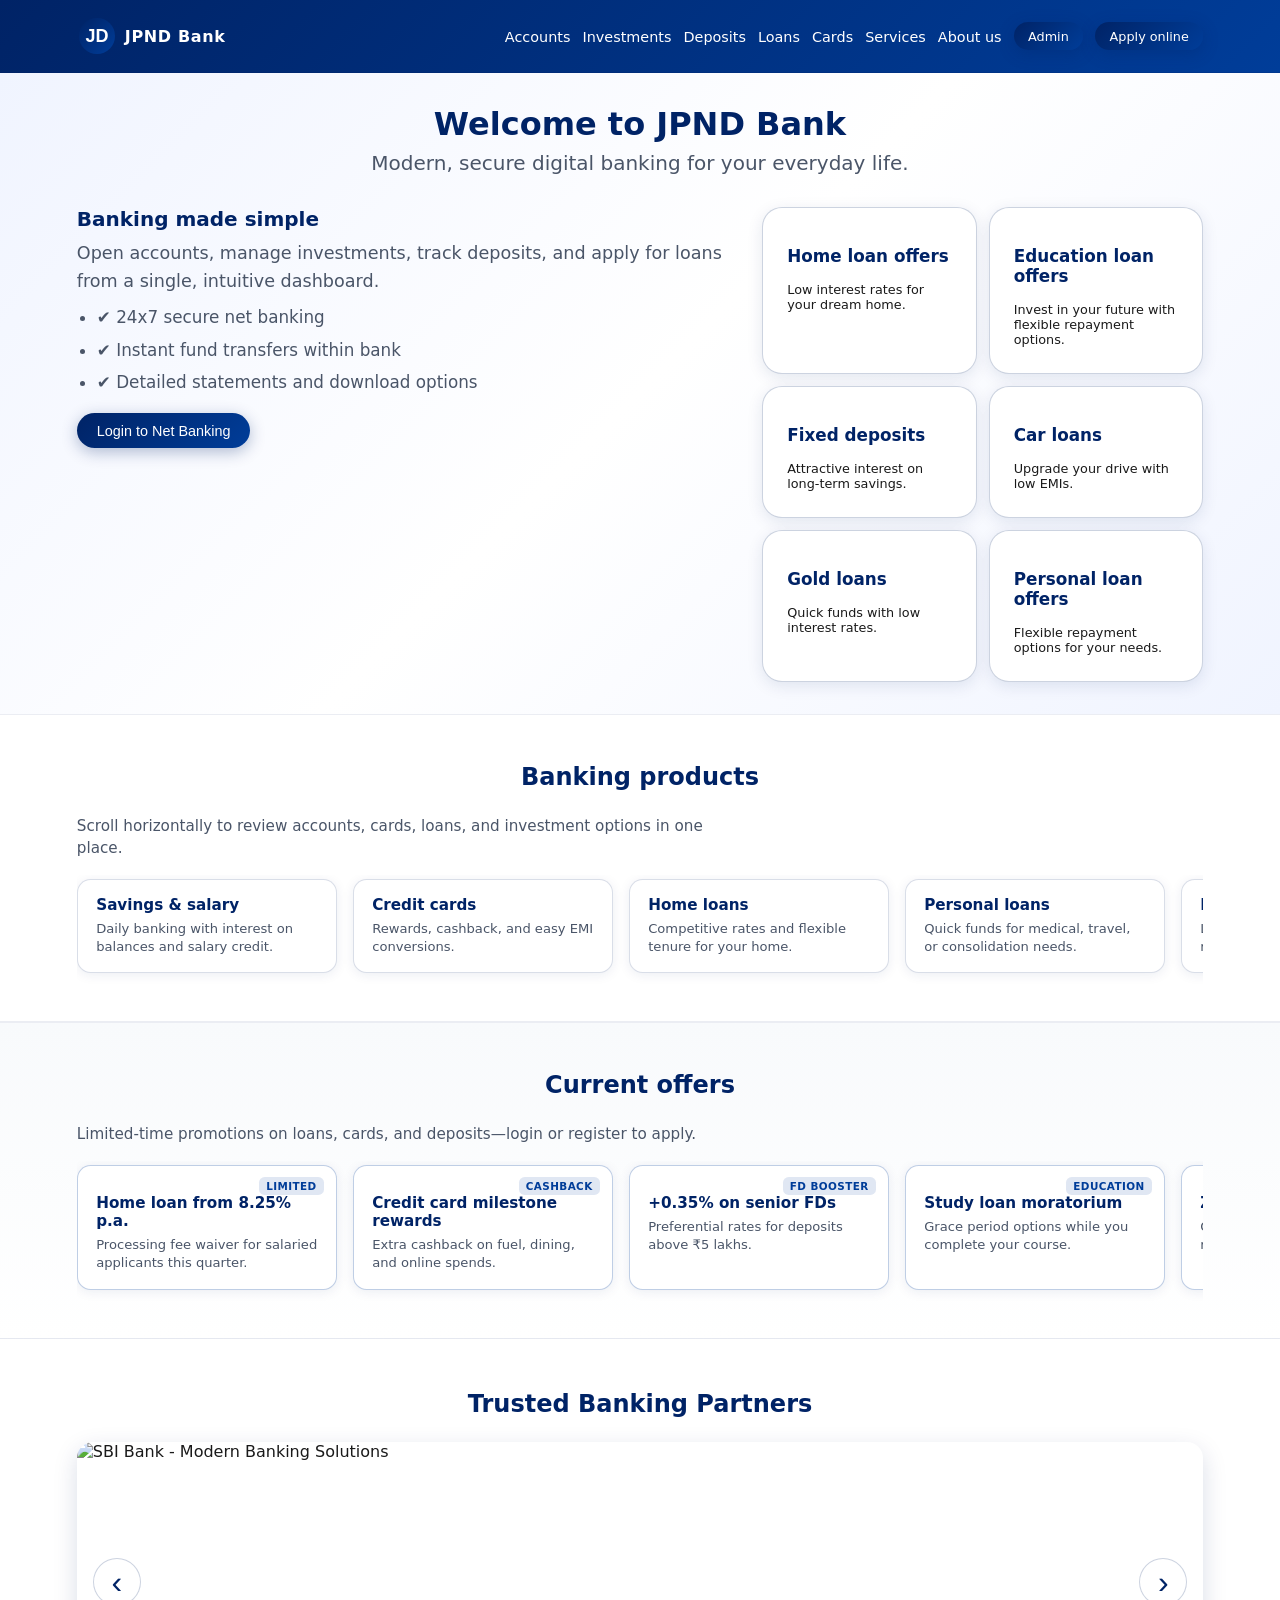
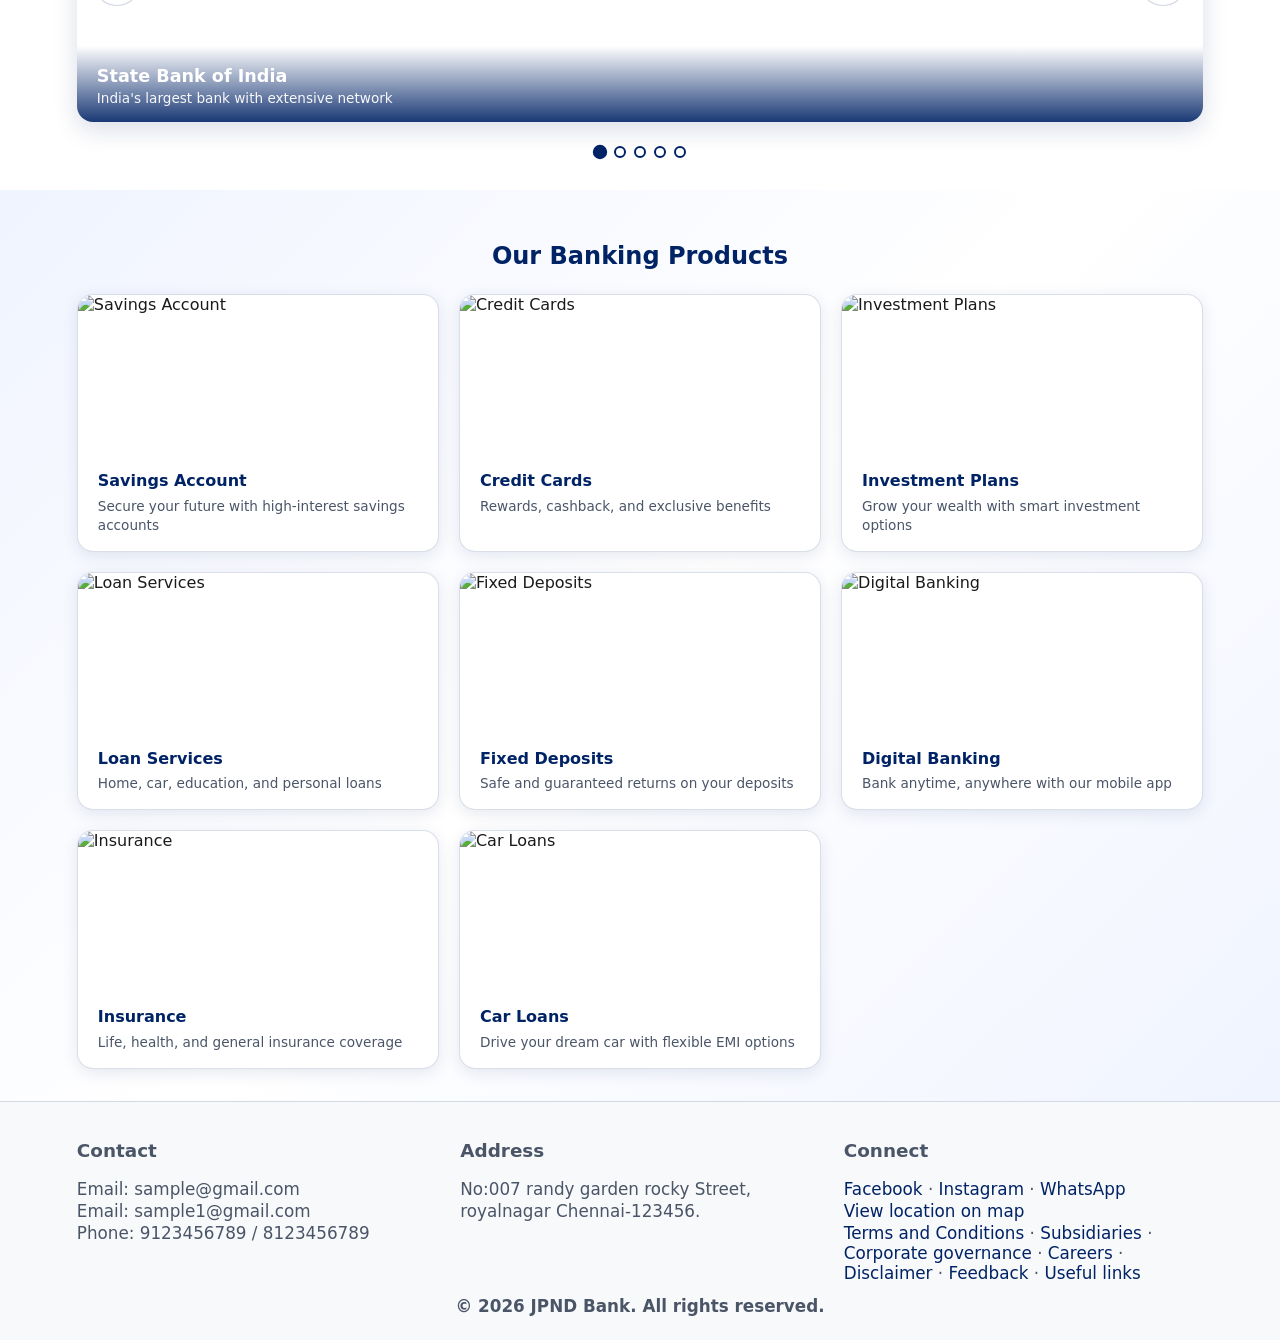
==== index.html @ bed64083 "Initial deploy" ====
<!DOCTYPE html>
<html lang="en">
  <head>
    <meta charset="UTF-8" />
    <meta name="viewport" content="width=device-width, initial-scale=1.0" />
    <title>JPND Bank | Login</title>
    <link rel="stylesheet" href="assets/css/styles.css" />
  </head>
  <body class="theme-light">
    <div class="app-shell">
      <header class="app-header app-header-auth">
        <div class="logo">
          <img src="data:image/svg+xml,%3Csvg xmlns='http://www.w3.org/2000/svg' width='40' height='40' viewBox='0 0 40 40'%3E%3Cdefs%3E%3ClinearGradient id='grad' x1='0%25' y1='0%25' x2='100%25' y2='100%25'%3E%3Cstop offset='0%25' style='stop-color:%23002366;stop-opacity:1' /%3E%3Cstop offset='100%25' style='stop-color:%23003d99;stop-opacity:1' /%3E%3C/linearGradient%3E%3C/defs%3E%3Ccircle cx='20' cy='20' r='18' fill='url(%23grad)'/%3E%3Ctext x='20' y='26' font-family='Arial, sans-serif' font-size='18' font-weight='bold' fill='white' text-anchor='middle'%3EJD%3C/text%3E%3C/svg%3E" alt="JPND Bank Logo" class="logo-img" />
          <span class="logo-text">JPND Bank</span>
        </div>
        <nav class="header-nav">
          <div class="dropdown">
            <a href="#" class="link-light dropdown-toggle">Accounts</a>
            <div class="dropdown-menu">
              <a href="register.html?mode=open" class="dropdown-item">Savings</a>
              <a href="register.html?mode=open" class="dropdown-item">Salary</a>
              <a href="register.html?mode=open" class="dropdown-item">OD account</a>
              <a href="register.html?mode=open" class="dropdown-item">NRI account</a>
              <a href="register.html?mode=open" class="dropdown-item">Business account</a>
              <a href="register.html?mode=open" class="dropdown-item">Joint account</a>
              <a href="register.html?mode=open" class="dropdown-item">Rural account</a>
              <a href="register.html?mode=open" class="dropdown-item">National Pension System</a>
            </div>
          </div>
          <div class="dropdown">
            <a href="#" class="link-light dropdown-toggle">Investments</a>
            <div class="dropdown-menu">
              <p class="dropdown-intro">
                Grow wealth with curated funds, tax-saving instruments, and
                long-term plans—aligned to your risk profile and goals.
              </p>
              <a href="#" class="dropdown-item">Mutual Funds</a>
              <a href="#" class="dropdown-item">Fixed Deposits</a>
              <a href="#" class="dropdown-item">Recurring Deposits</a>
              <a href="#" class="dropdown-item">Public Provident Fund (PPF)</a>
              <a href="#" class="dropdown-item">National Pension System (NPS)</a>
              <a href="#" class="dropdown-item">Equity Linked Savings Scheme (ELSS)</a>
              <a href="#" class="dropdown-item">Sukanya Samriddhi Yojana</a>
              <a href="#" class="dropdown-item">Senior Citizens Savings Scheme</a>
            </div>
          </div>
          <div class="dropdown">
            <a href="#" class="link-light dropdown-toggle">Deposits</a>
            <div class="dropdown-menu">
              <p class="dropdown-intro">
                Park your money safely—from everyday savings to fixed and
                recurring deposits—with competitive rates and flexible tenures.
              </p>
              <a href="#" class="dropdown-item">Savings Account</a>
              <a href="#" class="dropdown-item">Fixed Deposit (FD)</a>
              <a href="#" class="dropdown-item">Recurring Deposit (RD)</a>
              <a href="#" class="dropdown-item">Current Account</a>
              <a href="#" class="dropdown-item">Term Deposit</a>
              <a href="#" class="dropdown-item">Tax Saving Fixed Deposit</a>
              <a href="#" class="dropdown-item">Senior Citizens Deposit</a>
              <a href="#" class="dropdown-item">Flexi Deposit</a>
            </div>
          </div>
          <div class="dropdown">
            <a href="#" class="link-light dropdown-toggle">Loans</a>
            <div class="dropdown-menu">
              <p class="dropdown-intro">
                Finance your home, education, vehicle, or business with
                transparent pricing, quick processing, and manageable EMIs.
              </p>
              <a href="#" class="dropdown-item">Home Loan</a>
              <a href="#" class="dropdown-item">Car Loan</a>
              <a href="#" class="dropdown-item">Education Loan</a>
              <a href="#" class="dropdown-item">Personal Loan</a>
              <a href="#" class="dropdown-item">Gold Loan</a>
              <a href="#" class="dropdown-item">Business Loan</a>
              <a href="#" class="dropdown-item">Loan Against Property</a>
              <a href="#" class="dropdown-item">Two-Wheeler Loan</a>
            </div>
          </div>
          <div class="dropdown">
            <a href="#" class="link-light dropdown-toggle">Cards</a>
            <div class="dropdown-menu">
              <p class="dropdown-intro">
                Choose debit, credit, or prepaid cards with rewards, travel
                perks, and secure transactions online and at POS.
              </p>
              <a href="#" class="dropdown-item">Credit Cards - Rewards & Cashback</a>
              <a href="#" class="dropdown-item">Debit Cards - Zero Annual Fee</a>
              <a href="#" class="dropdown-item">Prepaid Cards - Secure & Convenient</a>
              <a href="#" class="dropdown-item">Travel Cards - Multi-currency</a>
              <a href="#" class="dropdown-item">Corporate Cards - Business Solutions</a>
              <a href="#" class="dropdown-item">Premium Cards - Exclusive Benefits</a>
            </div>
          </div>
          <div class="dropdown">
            <a href="#" class="link-light dropdown-toggle">Services</a>
            <div class="dropdown-menu">
              <p class="dropdown-intro">
                Digital banking essentials: transfers, bill pay, statements,
                cheque services, and more—available when you need them.
              </p>
              <a href="#" class="dropdown-item">Net Banking</a>
              <a href="#" class="dropdown-item">Mobile Banking</a>
              <a href="#" class="dropdown-item">NEFT/RTGS/IMPS Transfer</a>
              <a href="#" class="dropdown-item">Bill Payment Services</a>
              <a href="#" class="dropdown-item">Demand Draft</a>
              <a href="#" class="dropdown-item">Cheque Book Request</a>
              <a href="#" class="dropdown-item">Account Statement</a>
              <a href="#" class="dropdown-item">Locker Services</a>
            </div>
          </div>
          <div class="dropdown">
            <a href="#" class="link-light dropdown-toggle">About us</a>
            <div class="dropdown-menu">
              <p class="dropdown-intro">
                Learn who we are—our story, purpose, values, and commitment to
                trustworthy banking for individuals and businesses.
              </p>
              <a href="#" class="dropdown-item">Our Story</a>
              <a href="#" class="dropdown-item">Company Summary</a>
              <a href="#" class="dropdown-item">Our Vision</a>
              <a href="#" class="dropdown-item">Our Mission</a>
              <a href="#" class="dropdown-item">Core Values</a>
            </div>
          </div>
          <a href="login.html?role=admin" class="btn btn-primary btn-sm">Admin</a>
          <a href="login.html" class="btn btn-primary btn-sm">Apply online</a>
        </nav>
      </header>

      <main class="home-main">
        <!-- Hero Section -->
        <section class="home-hero-section">
          <div class="home-hero-content">
            <h1 class="home-hero-title">Welcome to JPND Bank</h1>
            <p class="home-hero-subtitle">Modern, secure digital banking for your everyday life.</p>
            
            <div class="home-hero-grid">
              <div class="home-hero-text">
                <h2>Banking made simple</h2>
                <p>Open accounts, manage investments, track deposits, and apply for loans from a single, intuitive dashboard.</p>
                <ul>
                  <li>✔ 24x7 secure net banking</li>
                  <li>✔ Instant fund transfers within bank</li>
                  <li>✔ Detailed statements and download options</li>
                </ul>
                <button class="btn btn-primary" onclick="window.location.href='login.html'">
                  Login to Net Banking
                </button>
              </div>
              <div class="home-hero-visual">
                <a href="dashboard.html" onclick="handleProductClick(event)" class="card mini-card mini-card-link">
                  <p class="muted"><strong>Home loan offers</strong></p>
                  <p class="footer-line">Low interest rates for your dream home.</p>
                </a>
                <a href="dashboard.html" onclick="handleProductClick(event)" class="card mini-card mini-card-link">
                  <p class="muted"><strong>Education loan offers</strong></p>
                  <p class="footer-line">Invest in your future with flexible repayment options.</p>
                </a>
                <a href="dashboard.html" onclick="handleProductClick(event)" class="card mini-card mini-card-link">
                  <p class="muted"><strong>Fixed deposits</strong></p>
                  <p class="footer-line">Attractive interest on long-term savings.</p>
                </a>
                <a href="dashboard.html" onclick="handleProductClick(event)" class="card mini-card mini-card-link">
                  <p class="muted"><strong>Car loans</strong></p>
                  <p class="footer-line">Upgrade your drive with low EMIs.</p>
                </a>
                <a href="dashboard.html" onclick="handleProductClick(event)" class="card mini-card mini-card-link">
                  <p class="muted"><strong>Gold loans</strong></p>
                  <p class="footer-line">Quick funds with low interest rates.</p>
                </a>
                <a href="dashboard.html" onclick="handleProductClick(event)" class="card mini-card mini-card-link">
                  <p class="muted"><strong>Personal loan offers</strong></p>
                  <p class="footer-line">Flexible repayment options for your needs.</p>
                </a>
              </div>
            </div>
          </div>
        </section>

        <!-- Horizontal scroll: banking products -->
        <section class="home-scroll-section" aria-labelledby="home-products-scroll-title">
          <div class="home-scroll-heading">
            <h2 id="home-products-scroll-title" class="section-title">
              Banking products
            </h2>
            <p class="home-scroll-lead">
              Scroll horizontally to review accounts, cards, loans, and
              investment options in one place.
            </p>
          </div>
          <div class="home-scroll-row" tabindex="0">
            <a href="register.html?mode=open" class="home-scroll-card">
              <span class="home-scroll-card-title">Savings &amp; salary</span>
              <span class="home-scroll-card-text"
                >Daily banking with interest on balances and salary credit.</span
              >
            </a>
            <a href="login.html" class="home-scroll-card">
              <span class="home-scroll-card-title">Credit cards</span>
              <span class="home-scroll-card-text"
                >Rewards, cashback, and easy EMI conversions.</span
              >
            </a>
            <a href="login.html" class="home-scroll-card">
              <span class="home-scroll-card-title">Home loans</span>
              <span class="home-scroll-card-text"
                >Competitive rates and flexible tenure for your home.</span
              >
            </a>
            <a href="login.html" class="home-scroll-card">
              <span class="home-scroll-card-title">Personal loans</span>
              <span class="home-scroll-card-text"
                >Quick funds for medical, travel, or consolidation needs.</span
              >
            </a>
            <a href="login.html" class="home-scroll-card">
              <span class="home-scroll-card-title">FD &amp; RD</span>
              <span class="home-scroll-card-text"
                >Lock in rates with fixed or recurring deposits.</span
              >
            </a>
            <a href="login.html" class="home-scroll-card">
              <span class="home-scroll-card-title">Mutual funds</span>
              <span class="home-scroll-card-text"
                >Goal-based SIPs and diversified portfolios.</span
              >
            </a>
            <a href="login.html" class="home-scroll-card">
              <span class="home-scroll-card-title">Gold loan</span>
              <span class="home-scroll-card-text"
                >Liquidity against gold with minimal documentation.</span
              >
            </a>
            <a href="login.html" class="home-scroll-card">
              <span class="home-scroll-card-title">Business banking</span>
              <span class="home-scroll-card-text"
                >Current accounts, OD, and working capital support.</span
              >
            </a>
          </div>
        </section>

        <!-- Horizontal scroll: current offers -->
        <section class="home-scroll-section home-offers-strip" aria-labelledby="home-offers-scroll-title">
          <div class="home-scroll-heading">
            <h2 id="home-offers-scroll-title" class="section-title">
              Current offers
            </h2>
            <p class="home-scroll-lead">
              Limited-time promotions on loans, cards, and deposits—login or
              register to apply.
            </p>
          </div>
          <div class="home-scroll-row" tabindex="0">
            <a href="login.html" class="home-scroll-card home-scroll-card-offer">
              <span class="home-scroll-badge">Limited</span>
              <span class="home-scroll-card-title">Home loan from 8.25% p.a.</span>
              <span class="home-scroll-card-text"
                >Processing fee waiver for salaried applicants this quarter.</span
              >
            </a>
            <a href="login.html" class="home-scroll-card home-scroll-card-offer">
              <span class="home-scroll-badge">Cashback</span>
              <span class="home-scroll-card-title">Credit card milestone rewards</span>
              <span class="home-scroll-card-text"
                >Extra cashback on fuel, dining, and online spends.</span
              >
            </a>
            <a href="login.html" class="home-scroll-card home-scroll-card-offer">
              <span class="home-scroll-badge">FD booster</span>
              <span class="home-scroll-card-title">+0.35% on senior FDs</span>
              <span class="home-scroll-card-text"
                >Preferential rates for deposits above ₹5 lakhs.</span
              >
            </a>
            <a href="login.html" class="home-scroll-card home-scroll-card-offer">
              <span class="home-scroll-badge">Education</span>
              <span class="home-scroll-card-title">Study loan moratorium</span>
              <span class="home-scroll-card-text"
                >Grace period options while you complete your course.</span
              >
            </a>
            <a href="login.html" class="home-scroll-card home-scroll-card-offer">
              <span class="home-scroll-badge">Digital</span>
              <span class="home-scroll-card-title">Zero-charge NEFT / IMPS</span>
              <span class="home-scroll-card-text"
                >On mobile and net banking for retail customers.</span
              >
            </a>
            <a href="register.html?mode=open" class="home-scroll-card home-scroll-card-offer">
              <span class="home-scroll-badge">New</span>
              <span class="home-scroll-card-title">Account opening bonus</span>
              <span class="home-scroll-card-text"
                >Rewards on first salary credit for select packs.</span
              >
            </a>
          </div>
        </section>

        <!-- Bank Images Carousel Section -->
        <section class="carousel-section">
          <h2 class="section-title">Trusted Banking Partners</h2>
          <div class="carousel-container">
            <button class="carousel-btn carousel-btn-prev" aria-label="Previous slide">‹</button>
            <div class="carousel-wrapper">
              <div class="carousel-track">
                <div class="carousel-slide">
                  <img src="https://images.unsplash.com/photo-1554224155-6726b3ff858f?w=800&h=300&fit=crop" alt="SBI Bank - Modern Banking Solutions" />
                  <div class="carousel-caption">
                    <h3>State Bank of India</h3>
                    <p>India's largest bank with extensive network</p>
                  </div>
                </div>
                <div class="carousel-slide">
                  <img src="https://images.unsplash.com/photo-1551288049-bebda4e38f71?w=800&h=300&fit=crop" alt="ICICI Bank - Digital Banking Excellence" />
                  <div class="carousel-caption">
                    <h3>ICICI Bank</h3>
                    <p>Leading private sector bank with digital innovation</p>
                  </div>
                </div>
                <div class="carousel-slide">
                  <img src="https://images.unsplash.com/photo-1553729459-efe14ef6055d?w=800&h=300&fit=crop" alt="HDFC Bank - Customer First Approach" />
                  <div class="carousel-caption">
                    <h3>HDFC Bank</h3>
                    <p>Premier banking services and customer satisfaction</p>
                  </div>
                </div>
                <div class="carousel-slide">
                  <img src="https://images.unsplash.com/photo-1551288049-bebda4e38f71?w=800&h=300&fit=crop" alt="Banking Technology" />
                  <div class="carousel-caption">
                    <h3>Modern Banking</h3>
                    <p>Advanced technology for seamless banking experience</p>
                  </div>
                </div>
                <div class="carousel-slide">
                  <img src="https://images.unsplash.com/photo-1554224155-6726b3ff858f?w=800&h=300&fit=crop" alt="Secure Banking" />
                  <div class="carousel-caption">
                    <h3>Secure Banking</h3>
                    <p>Your money is safe with us</p>
                  </div>
                </div>
              </div>
            </div>
            <button class="carousel-btn carousel-btn-next" aria-label="Next slide">›</button>
          </div>
          <div class="carousel-dots">
            <button class="carousel-dot active" data-slide="0" aria-label="Slide 1"></button>
            <button class="carousel-dot" data-slide="1" aria-label="Slide 2"></button>
            <button class="carousel-dot" data-slide="2" aria-label="Slide 3"></button>
            <button class="carousel-dot" data-slide="3" aria-label="Slide 4"></button>
            <button class="carousel-dot" data-slide="4" aria-label="Slide 5"></button>
          </div>
        </section>

        <!-- Banking Products Images Section -->
        <section class="products-section">
          <h2 class="section-title">Our Banking Products</h2>
          <div class="products-grid">
            <div class="product-card">
              <a href="login.html" class="product-card-image-link" aria-label="Sign in or register to explore Savings Account">
                <img src="https://images.unsplash.com/photo-1579621970563-ebec7560ff3e?w=400&h=250&fit=crop" alt="Savings Account" />
              </a>
              <div class="product-info">
                <h3>Savings Account</h3>
                <p>Secure your future with high-interest savings accounts</p>
              </div>
            </div>
            <div class="product-card">
              <a href="login.html" class="product-card-image-link" aria-label="Sign in or register to explore Credit Cards">
                <img src="https://images.unsplash.com/photo-1460925895917-afdab827c52f?w=400&h=250&fit=crop" alt="Credit Cards" />
              </a>
              <div class="product-info">
                <h3>Credit Cards</h3>
                <p>Rewards, cashback, and exclusive benefits</p>
              </div>
            </div>
            <div class="product-card">
              <a href="login.html" class="product-card-image-link" aria-label="Sign in or register to explore Investment Plans">
                <img src="https://images.unsplash.com/photo-1554224155-8d04cb21cd6c?w=400&h=250&fit=crop" alt="Investment Plans" />
              </a>
              <div class="product-info">
                <h3>Investment Plans</h3>
                <p>Grow your wealth with smart investment options</p>
              </div>
            </div>
            <div class="product-card">
              <a href="login.html" class="product-card-image-link" aria-label="Sign in or register to explore Loan Services">
                <img src="https://images.unsplash.com/photo-1553729459-efe14ef6055d?w=400&h=250&fit=crop" alt="Loan Services" />
              </a>
              <div class="product-info">
                <h3>Loan Services</h3>
                <p>Home, car, education, and personal loans</p>
              </div>
            </div>
            <div class="product-card">
              <a href="login.html" class="product-card-image-link" aria-label="Sign in or register to explore Fixed Deposits">
                <img src="https://images.unsplash.com/photo-1551288049-bebda4e38f71?w=400&h=250&fit=crop" alt="Fixed Deposits" />
              </a>
              <div class="product-info">
                <h3>Fixed Deposits</h3>
                <p>Safe and guaranteed returns on your deposits</p>
              </div>
            </div>
            <div class="product-card">
              <a href="login.html" class="product-card-image-link" aria-label="Sign in or register to explore Digital Banking">
                <img src="https://images.unsplash.com/photo-1554224155-6726b3ff858f?w=400&h=250&fit=crop" alt="Digital Banking" />
              </a>
              <div class="product-info">
                <h3>Digital Banking</h3>
                <p>Bank anytime, anywhere with our mobile app</p>
              </div>
            </div>
            <div class="product-card">
              <a href="login.html" class="product-card-image-link" aria-label="Sign in or register to explore Insurance">
                <img src="https://images.unsplash.com/photo-1450101499163-c8848c66ca85?w=400&h=250&fit=crop" alt="Insurance" />
              </a>
              <div class="product-info">
                <h3>Insurance</h3>
                <p>Life, health, and general insurance coverage</p>
              </div>
            </div>
            <div class="product-card">
              <a href="login.html" class="product-card-image-link" aria-label="Sign in or register to explore Car Loans">
                <img src="https://images.unsplash.com/photo-1492144534655-ae79c964c9d7?w=400&h=250&fit=crop" alt="Car Loans" />
              </a>
              <div class="product-info">
                <h3>Car Loans</h3>
                <p>Drive your dream car with flexible EMI options</p>
              </div>
            </div>
          </div>
        </section>
      </main>

      <footer class="app-footer">
        <div class="footer-grid">
          <div>
            <p class="muted">Contact</p>
            <p class="footer-line">Email: sample@gmail.com</p>
            <p class="footer-line">Email: sample1@gmail.com</p>
            <p class="footer-line">Phone: 9123456789 / 8123456789</p>
          </div>
          <div>
            <p class="muted">Address</p>
            <p class="footer-line">
              No:007 randy garden rocky Street,
            </p>
            <p class="footer-line">
              royalnagar Chennai-123456.
            </p>
          </div>
          <div>
            <p class="muted">Connect</p>
            <p class="footer-line">
              <a href="#" target="_blank">Facebook</a> ·
              <a href="#" target="_blank">Instagram</a> ·
              <a href="#" target="_blank">WhatsApp</a>
            </p>
            <p class="footer-line">
              <a href="#" target="_blank">View location on map</a>
            </p>
            <p class="footer-line footer-links">
              <a href="#" target="_blank">Terms and Conditions</a> ·
              <a href="#" target="_blank">Subsidiaries</a> ·
              <a href="#" target="_blank">Corporate governance</a> ·
              <a href="#" target="_blank">Careers</a> ·
              <a href="#" target="_blank">Disclaimer</a> ·
              <a href="#" target="_blank">Feedback</a> ·
              <a href="#" target="_blank">Useful links</a>
            </p>
          </div>
        </div>
        <p class="footer-copy">
          © <span id="year"></span> JPND Bank. All rights reserved.
        </p>
      </footer>
    </div>

    <script src="assets/js/config.js"></script>
    <script src="assets/js/storage.js"></script>
    <script src="assets/js/auth.js"></script>
    <script>
      document.getElementById("year").textContent = new Date().getFullYear();
      
      // Handle product card clicks - navigate to dashboard or login
      function handleProductClick(event) {
        event.preventDefault();
        // Check if user is logged in
        const session = localStorage.getItem('jaydee_bank_session');
        if (session) {
          try {
            const sessionData = JSON.parse(session);
            if (sessionData && sessionData.accountNumber) {
              window.location.href = 'dashboard.html';
              return;
            }
          } catch (e) {
            console.error('Error parsing session', e);
          }
        }
        // If not logged in, redirect to login
        window.location.href = 'login.html';
      }
      
      // Handle account type selection from dropdown
      document.querySelectorAll('.dropdown-item').forEach(item => {
        item.addEventListener('click', function(e) {
          const accountType = this.textContent.trim();
          const accountTypeMap = {
            'Savings': 'savings',
            'Salary': 'salary',
            'OD account': 'od-account',
            'NRI account': 'nri-account',
            'Business account': 'business-account',
            'Joint account': 'joint-account',
            'Rural account': 'rural-account',
            'National Pension System': 'nps'
          };
          
          const accountValue = accountTypeMap[accountType] || accountType.toLowerCase().replace(/\s+/g, '-');
          const url = this.getAttribute('href');
          if (url) {
            e.preventDefault();
            window.location.href = url + (url.includes('?') ? '&' : '?') + 'accountType=' + encodeURIComponent(accountValue);
          }
        });
      });

      // Carousel functionality
      (function() {
        const track = document.querySelector('.carousel-track');
        const slides = document.querySelectorAll('.carousel-slide');
        const prevBtn = document.querySelector('.carousel-btn-prev');
        const nextBtn = document.querySelector('.carousel-btn-next');
        const dots = document.querySelectorAll('.carousel-dot');
        
        if (!track || !slides.length) return;
        
        let currentSlide = 0;
        const totalSlides = slides.length;

        function updateCarousel() {
          track.style.transform = `translateX(-${currentSlide * 100}%)`;
          
          // Update dots
          dots.forEach((dot, index) => {
            dot.classList.toggle('active', index === currentSlide);
          });
        }

        function nextSlide() {
          currentSlide = (currentSlide + 1) % totalSlides;
          updateCarousel();
        }

        function prevSlide() {
          currentSlide = (currentSlide - 1 + totalSlides) % totalSlides;
          updateCarousel();
        }

        function goToSlide(index) {
          currentSlide = index;
          updateCarousel();
        }

        // Button events
        if (nextBtn) nextBtn.addEventListener('click', nextSlide);
        if (prevBtn) prevBtn.addEventListener('click', prevSlide);

        // Dot events
        dots.forEach((dot, index) => {
          dot.addEventListener('click', () => goToSlide(index));
        });

        // Auto-play carousel
        let autoPlayInterval = setInterval(nextSlide, 5000);

        // Pause on hover
        const carouselContainer = document.querySelector('.carousel-container');
        if (carouselContainer) {
          carouselContainer.addEventListener('mouseenter', () => {
            clearInterval(autoPlayInterval);
          });
          carouselContainer.addEventListener('mouseleave', () => {
            autoPlayInterval = setInterval(nextSlide, 5000);
          });
        }
      })();
    </script>
  </body>
  </html>
---- assets/css/styles.css ----
/* JPND Bank - Modern Banking UI */
*,
*::before,
*::after {
  box-sizing: border-box;
}

html,
body {
  margin: 0;
  padding: 0;
  font-family: system-ui, -apple-system, BlinkMacSystemFont, "Segoe UI",
    sans-serif;
  background: #ffffff;
  color: #1a1a1a;
}

body.theme-light {
  background: linear-gradient(135deg, #f0f4ff 0%, #ffffff 50%, #f0f4ff 100%);
  min-height: 100vh;
}

a {
  color: #002366;
  text-decoration: none;
}

a:hover {
  text-decoration: underline;
}

.app-shell {
  min-height: 100vh;
  display: flex;
  flex-direction: column;
}

.app-header {
  display: flex;
  align-items: center;
  justify-content: space-between;
  padding: 1rem 6vw;
  border-bottom: 1px solid rgba(0, 35, 102, 0.15);
  backdrop-filter: blur(16px);
  position: sticky;
  top: 0;
  z-index: 20;
  background: linear-gradient(135deg, #002366 0%, #003d99 100%);
}

.home-header {
  background: #ffffff;
  border-bottom: 1px solid rgba(0, 35, 102, 0.15);
}

.app-header-auth {
  background: linear-gradient(135deg, #002366 0%, #003d99 100%);
}

.logo {
  display: flex;
  align-items: center;
  gap: 0.5rem;
}

.logo-img {
  width: 40px;
  height: 40px;
  object-fit: contain;
}

.logo-mark {
  width: 32px;
  height: 32px;
  border-radius: 999px;
  background: linear-gradient(135deg, #ffffff, #e6f0ff);
  display: inline-flex;
  align-items: center;
  justify-content: center;
  font-weight: 700;
  color: #002366;
  font-size: 0.9rem;
  border: 2px solid #002366;
}

.logo-text {
  font-weight: 600;
  letter-spacing: 0.04em;
  color: #ffffff;
}

.header-nav {
  display: flex;
  align-items: center;
  gap: 0.75rem;
}

/* Dropdown menu styles */
.dropdown {
  position: relative;
  display: inline-block;
}

.dropdown-toggle {
  cursor: pointer;
}

.dropdown-menu {
  display: none;
  position: absolute;
  top: 100%;
  left: 0;
  margin-top: 0.5rem;
  background: #ffffff;
  border: 1px solid rgba(0, 35, 102, 0.2);
  border-radius: 0.75rem;
  box-shadow: 0 4px 16px rgba(0, 35, 102, 0.15);
  min-width: 250px;
  max-width: 300px;
  max-height: 400px;
  overflow-y: auto;
  z-index: 100;
  padding: 0.5rem 0;
}

.dropdown:hover .dropdown-menu,
.dropdown-menu:hover {
  display: block;
}

.dropdown-item {
  display: block;
  padding: 0.6rem 1rem;
  color: #002366;
  text-decoration: none;
  font-size: 0.9rem;
  transition: background 150ms ease;
}

.dropdown-item:hover {
  background: rgba(0, 35, 102, 0.1);
  text-decoration: none;
}

.dropdown-intro {
  margin: 0 1rem 0.4rem;
  padding: 0 0 0.6rem;
  border-bottom: 1px solid rgba(0, 35, 102, 0.12);
  font-size: 0.8rem;
  color: #4a5568;
  line-height: 1.4;
}

/* Home: horizontal scroll strips (products & offers) */
.home-scroll-section {
  padding: 1.75rem 6vw 2.25rem;
  background: #ffffff;
  border-top: 1px solid rgba(0, 35, 102, 0.08);
  border-bottom: 1px solid rgba(0, 35, 102, 0.08);
}

.home-scroll-section.home-offers-strip {
  background: linear-gradient(180deg, #f8fafc 0%, #ffffff 100%);
}

.home-scroll-heading {
  max-width: 1200px;
  margin: 0 auto 1rem;
}

.home-scroll-lead {
  margin: 0.35rem 0 0;
  color: #4a5568;
  font-size: 0.95rem;
  line-height: 1.45;
  max-width: 42rem;
}

.home-scroll-row {
  display: flex;
  gap: 1rem;
  overflow-x: auto;
  padding: 0.25rem 0 0.75rem;
  scroll-snap-type: x mandatory;
  -webkit-overflow-scrolling: touch;
  max-width: 1200px;
  margin: 0 auto;
  scrollbar-width: thin;
}

.home-scroll-row:focus-visible {
  outline: 2px solid #003d99;
  outline-offset: 4px;
  border-radius: 0.5rem;
}

.home-scroll-card {
  flex: 0 0 min(260px, 78vw);
  scroll-snap-align: start;
  display: flex;
  flex-direction: column;
  gap: 0.35rem;
  padding: 1rem 1.15rem;
  background: #ffffff;
  border: 1px solid rgba(0, 35, 102, 0.15);
  border-radius: 0.85rem;
  box-shadow: 0 2px 12px rgba(0, 35, 102, 0.08);
  text-decoration: none;
  color: inherit;
  transition: transform 150ms ease, box-shadow 150ms ease;
}

.home-scroll-card:hover {
  transform: translateY(-3px);
  box-shadow: 0 8px 22px rgba(0, 35, 102, 0.15);
}

.home-scroll-card-offer {
  position: relative;
  padding-top: 1.75rem;
  border-color: rgba(0, 61, 153, 0.25);
}

.home-scroll-card-title {
  font-weight: 600;
  color: #002366;
  font-size: 0.95rem;
}

.home-scroll-card-text {
  font-size: 0.82rem;
  color: #4a5568;
  line-height: 1.4;
}

.home-scroll-badge {
  position: absolute;
  top: 0.65rem;
  right: 0.75rem;
  font-size: 0.65rem;
  font-weight: 700;
  text-transform: uppercase;
  letter-spacing: 0.04em;
  color: #003d99;
  background: rgba(0, 61, 153, 0.12);
  padding: 0.2rem 0.45rem;
  border-radius: 0.35rem;
}

.auth-main {
  flex: 1;
  display: flex;
  align-items: center;
  justify-content: center;
  padding: 2rem 1.5rem 3rem;
}

/* Home Page Main Layout */
.home-main {
  flex: 1;
  width: 100%;
  padding: 0;
}

.auth-card {
  background: #ffffff;
  border-radius: 1.5rem;
  padding: 2.5rem 2rem;
  box-shadow: 0 8px 32px rgba(0, 35, 102, 0.15);
  border: 1px solid rgba(0, 35, 102, 0.2);
  width: 100%;
  max-width: 960px;
}

.auth-card.wide {
  max-width: 720px;
}

.auth-title {
  margin: 0;
  font-size: 1.75rem;
  color: #002366;
}

.auth-subtitle {
  margin: 0.4rem 0 1.8rem;
  color: #4a5568;
}

.login-recovery-links {
  margin: -0.25rem 0 0.75rem;
  font-size: 0.875rem;
}

.login-recovery-sep {
  margin: 0 0.35rem;
}

a.link-accent {
  color: #003d99;
  font-weight: 500;
  text-decoration: none;
}

a.link-accent:hover {
  text-decoration: underline;
}

.small-print {
  font-size: 0.85rem;
  line-height: 1.45;
  margin: 0 0 1rem;
}

/* Home Hero Section */
.home-hero-section {
  padding: 2rem 6vw;
  background: linear-gradient(135deg, #f0f4ff 0%, #ffffff 50%, #f0f4ff 100%);
}

.home-hero-content {
  max-width: 1200px;
  margin: 0 auto;
}

.home-hero-title {
  text-align: center;
  font-size: 2rem;
  color: #002366;
  margin: 0 0 0.5rem;
  font-weight: 700;
}

.home-hero-subtitle {
  text-align: center;
  color: #4a5568;
  font-size: 1.25rem;
  margin: 0 0 2rem;
  font-weight: 500;
}

.home-hero-grid {
  display: grid;
  grid-template-columns: minmax(0, 1.8fr) minmax(0, 1.2fr);
  gap: 1.5rem;
  align-items: start;
}

.home-hero-text h2 {
  margin: 0 0 0.5rem;
  font-size: 1.25rem;
  color: #002366;
  font-weight: 600;
}

.home-hero-text p {
  margin: 0 0 0.5rem;
  color: #4a5568;
  font-size: 1.1rem;
  line-height: 1.6;
}

.home-hero-text ul {
  margin: 0.5rem 0 1rem 1.25rem;
  padding: 0;
  color: #4a5568;
  font-size: 1.05rem;
  line-height: 1.7;
}

.home-hero-text li + li {
  margin-top: 0.25rem;
}

.home-hero-visual {
  display: grid;
  grid-template-columns: repeat(2, 1fr);
  gap: 0.75rem;
}

.home-hero-visual .mini-card:nth-child(5),
.home-hero-visual .mini-card:nth-child(6) {
  grid-column: auto;
}

.mini-card {
  padding: 0.75rem 0.9rem;
  border-radius: 0.75rem;
  background: #ffffff;
  border: 1px solid rgba(0, 35, 102, 0.2);
  box-shadow: 0 2px 8px rgba(0, 35, 102, 0.1);
}

.mini-card-link {
  display: block;
  text-decoration: none;
  color: inherit;
  transition: transform 150ms ease, box-shadow 150ms ease;
  cursor: pointer;
  position: relative;
  z-index: 1;
}

.mini-card-link:hover {
  transform: translateY(-2px);
  box-shadow: 0 6px 20px rgba(0, 35, 102, 0.15);
  text-decoration: none;
}

.mini-card-link .muted strong {
  color: #002366;
  font-weight: 700;
  font-size: 1.05rem;
}

.mini-card-link .footer-line {
  font-size: 0.8rem;
  margin-top: 0.25rem;
}

.mini-card-link * {
  pointer-events: none;
}

.auth-footer-text {
  margin-top: 1.5rem;
  font-size: 1.1rem;
  color: #4a5568;
  text-align: center;
}

.auth-footer-text strong {
  font-weight: 700;
  color: #002366;
}

.auth-footer-text strong a {
  color: #002366;
  font-weight: 700;
}

.auth-footer-text strong a:hover {
  color: #003d99;
  text-decoration: underline;
}

 .app-footer {
   padding: 1.25rem 6vw 1.5rem;
   font-size: 1.05rem;
   color: #4a5568;
   border-top: 1px solid rgba(0, 35, 102, 0.15);
   margin-top: auto;
   background: #f8f9fa;
 }

 .footer-grid {
   display: grid;
   grid-template-columns: repeat(3, minmax(0, 1fr));
   gap: 1.5rem;
   margin-bottom: 0.75rem;
 }

 .footer-line {
   margin: 0.1rem 0;
   font-size: 1.05rem;
 }

 .footer-copy {
   margin: 0.25rem 0 0;
   text-align: center;
   font-size: 1.05rem;
   font-weight: 700;
 }

 /* Footer links */
 .app-footer a {
   font-size: 1.05rem;
   color: #002366;
 }

 .app-footer a:hover {
   color: #003d99;
   text-decoration: underline;
 }

 /* Footer section headings */
 .app-footer .muted {
   font-weight: 600;
   font-size: 1.15rem;
   text-transform: none;
 }

.form {
  display: flex;
  flex-direction: column;
  gap: 0.9rem;
}

.form.two-column {
  display: grid;
  grid-template-columns: repeat(2, minmax(0, 1fr));
  gap: 0.9rem 1.25rem;
}

.form-full {
  grid-column: 1 / -1;
}

.register-legal-block {
  margin-top: 0.25rem;
  padding: 0.85rem 1rem;
  border-radius: 0.75rem;
  border: 1px solid rgba(0, 35, 102, 0.15);
  background: rgba(255, 255, 255, 0.85);
}

.register-legal-intro {
  margin: 0 0 0.5rem;
  font-size: 0.9rem;
  line-height: 1.45;
}

.register-legal-links {
  margin: 0 0 0.85rem;
  padding-left: 1.25rem;
  font-size: 0.9rem;
  line-height: 1.5;
  color: #1a1a1a;
}

.register-legal-links a {
  font-weight: 600;
}

.register-legal-checkbox {
  display: flex;
  align-items: flex-start;
  gap: 0.6rem;
  font-size: 0.9rem;
  line-height: 1.45;
  cursor: pointer;
  color: #1a1a1a;
}

.register-legal-checkbox input[type="checkbox"] {
  width: 1.05rem;
  height: 1.05rem;
  margin-top: 0.2rem;
  flex-shrink: 0;
  accent-color: #002366;
  cursor: pointer;
}

.register-legal-checkbox span a {
  font-weight: 600;
}

.form-group {
  display: flex;
  flex-direction: column;
  gap: 0.25rem;
}

label {
  font-size: 0.85rem;
  color: #002366;
  font-weight: 500;
}

input,
select {
  border-radius: 0.75rem;
  border: 1px solid rgba(0, 35, 102, 0.3);
  background: #ffffff;
  color: #1a1a1a;
  padding: 0.6rem 0.75rem;
  font-size: 0.95rem;
}

input:focus,
select:focus {
  outline: 2px solid #002366;
  outline-offset: 1px;
  border-color: #002366;
}

input::placeholder {
  color: #9ca3af;
}

.password-input-wrapper {
  position: relative;
  display: flex;
  align-items: center;
}

.password-input-wrapper input {
  padding-right: 2.5rem;
  width: 100%;
}

.password-toggle {
  position: absolute;
  right: 0.5rem;
  background: transparent;
  border: none;
  cursor: pointer;
  padding: 0.25rem;
  display: flex;
  align-items: center;
  justify-content: center;
  color: #4a5568;
  transition: color 150ms ease;
}

.password-toggle:hover {
  color: #002366;
}

.eye-icon {
  font-size: 1.1rem;
  user-select: none;
}

.form-actions {
  display: flex;
  gap: 0.75rem;
  justify-content: flex-end;
  grid-column: 1 / -1;
  margin-top: 0.75rem;
}

.btn {
  border-radius: 999px;
  border: none;
  padding: 0.6rem 1.25rem;
  font-size: 0.9rem;
  display: inline-flex;
  align-items: center;
  justify-content: center;
  gap: 0.4rem;
  cursor: pointer;
  transition: transform 120ms ease, box-shadow 120ms ease, background 150ms ease,
    color 150ms ease;
}

.btn-sm {
  padding: 0.4rem 0.9rem;
  font-size: 0.8rem;
}

.btn-block {
  width: 100%;
}

.btn-primary {
  background: linear-gradient(135deg, #002366, #003d99);
  color: white;
  box-shadow: 0 4px 16px rgba(0, 35, 102, 0.3);
}

.btn-primary:hover {
  transform: translateY(-1px);
  box-shadow: 0 6px 20px rgba(0, 35, 102, 0.4);
  background: linear-gradient(135deg, #003d99, #0052cc);
}

.btn-secondary {
  background: #ffffff;
  color: #002366;
  border: 1px solid rgba(0, 35, 102, 0.4);
}

.btn-secondary:hover {
  background: #f0f4ff;
  border-color: #002366;
}

.btn-ghost {
  background: transparent;
  color: #002366;
  border: 1px solid rgba(0, 35, 102, 0.3);
}

.btn-ghost:hover {
  background: rgba(0, 35, 102, 0.1);
}

/* Buttons in header (on royal blue background) should have white text */
.app-header .btn-ghost,
.app-header .btn-secondary {
  color: #ffffff;
  border-color: rgba(255, 255, 255, 0.4);
}

.app-header .btn-ghost:hover,
.app-header .btn-secondary:hover {
  background: rgba(255, 255, 255, 0.15);
  border-color: rgba(255, 255, 255, 0.6);
}

.btn-danger {
  border-color: rgba(220, 38, 38, 0.6);
  color: #dc2626;
}

.btn-danger:hover {
  background: rgba(220, 38, 38, 0.1);
}

.btn-link {
  background: transparent;
  color: #002366;
  border: none;
  padding: 0;
}

.btn-link:hover {
  color: #003d99;
  text-decoration: underline;
}

.button-stack {
  display: flex;
  flex-direction: column;
  gap: 0.6rem;
}

.button-stack.horizontal {
  flex-direction: row;
}

.link-light {
  color: #ffffff;
  font-size: 0.9rem;
}

.link-light:hover {
  color: #e6f0ff;
}

.tabs {
  display: inline-flex;
  padding: 0.25rem;
  border-radius: 999px;
  background: #f0f4ff;
  border: 1px solid rgba(0, 35, 102, 0.2);
  margin-bottom: 1.25rem;
}

.tab {
  border-radius: 999px;
  border: none;
  padding: 0.4rem 0.9rem;
  font-size: 0.8rem;
  background: transparent;
  color: #4a5568;
  cursor: pointer;
}

.tab.active {
  background: linear-gradient(135deg, #002366, #003d99);
  color: white;
}

.chip {
  border-radius: 999px;
  padding: 0.25rem 0.8rem;
  background: #ffffff;
  border: 1px solid rgba(0, 35, 102, 0.3);
  font-size: 0.8rem;
  color: #002366;
}

.dashboard-main {
  flex: 1;
  padding: 2rem 6vw 3rem;
}

.grid {
  display: grid;
  gap: 1.25rem;
}

.grid-3 {
  grid-template-columns: repeat(3, minmax(0, 1fr));
}

.card {
  background: #ffffff;
  border-radius: 1.25rem;
  padding: 1.4rem 1.5rem 1.5rem;
  border: 1px solid rgba(0, 35, 102, 0.2);
  box-shadow: 0 4px 16px rgba(0, 35, 102, 0.1);
}

.card.highlight {
  background: linear-gradient(135deg, rgba(0, 35, 102, 0.05), #ffffff);
  border-color: rgba(0, 35, 102, 0.4);
}

.card-header {
  display: flex;
  justify-content: space-between;
  align-items: center;
  gap: 1rem;
  margin-bottom: 0.75rem;
}

.card-title {
  margin: 0;
  font-size: 1.15rem;
  color: #002366;
}

.balance-row {
  display: flex;
  justify-content: space-between;
  align-items: flex-end;
  margin-top: 1.1rem;
  gap: 1rem;
}

.balance-amount {
  font-size: 1.5rem;
  font-weight: 600;
  color: #002366;
}

.muted {
  color: #4a5568;
}

.text-xl {
  font-size: 1.2rem;
}

.text-center {
  text-align: center;
}

.code {
  font-family: ui-monospace, SFMono-Regular, Menlo, Monaco, Consolas,
    "Liberation Mono", "Courier New", monospace;
}

.mt-sm {
  margin-top: 0.5rem;
}

.mt-md {
  margin-top: 1rem;
}

.legal-doc .legal-doc-body p {
  margin: 0.65rem 0;
  line-height: 1.55;
  font-size: 0.95rem;
  color: #1a1a1a;
}

.link-inline {
  color: #002366;
  font-weight: 600;
  text-decoration: none;
}

.link-inline:hover {
  text-decoration: underline;
}

.mt-lg {
  margin-top: 1.5rem;
}

.alert {
  border-radius: 0.9rem;
  padding: 0.5rem 0.75rem;
  font-size: 0.8rem;
}

.alert-error {
  background: rgba(220, 38, 38, 0.1);
  border: 1px solid rgba(220, 38, 38, 0.4);
  color: #dc2626;
}

.alert-success {
  background: rgba(34, 197, 94, 0.1);
  border: 1px solid rgba(34, 197, 94, 0.4);
  color: #16a34a;
}

.alert-neutral {
  background: rgba(59, 130, 246, 0.08);
  border: 1px solid rgba(59, 130, 246, 0.35);
  color: #2563eb;
}

.hidden {
  display: none !important;
}

.hidden {
  display: none !important;
}

.table {
  width: 100%;
  border-collapse: collapse;
  font-size: 0.85rem;
}

.table th,
.table td {
  padding: 0.6rem 0.5rem;
  border-bottom: 1px solid rgba(0, 35, 102, 0.15);
}

.table th {
  text-align: left;
  font-weight: 500;
  color: #002366;
  font-size: 0.8rem;
}

.table .text-right {
  text-align: right;
}

.table tr:hover td {
  background: rgba(0, 35, 102, 0.05);
}

.filters {
  margin-top: 0.25rem;
  display: flex;
  flex-direction: column;
  align-items: flex-start;
  gap: 0.5rem;
}

.filters .form-group {
  margin: 0;
  width: 100%;
  max-width: 360px;
}

.type-filter {
  margin-top: 0.75rem;
  margin-bottom: 0.5rem;
}

.type-filter .form-group {
  max-width: 220px;
}

.date-row {
  display: grid;
  grid-template-columns: repeat(3, minmax(0, 1fr));
  gap: 0.4rem;
}

.modal {
  position: fixed;
  inset: 0;
  display: flex;
  align-items: center;
  justify-content: center;
  z-index: 50;
}

.modal-backdrop {
  position: absolute;
  inset: 0;
  background: rgba(0, 35, 102, 0.5);
  backdrop-filter: blur(8px);
}

.modal-content {
  position: relative;
  background: #ffffff;
  border-radius: 1.2rem;
  border: 1px solid rgba(0, 35, 102, 0.3);
  padding: 1.5rem 1.5rem 1.25rem;
  box-shadow: 0 8px 32px rgba(0, 35, 102, 0.2);
  width: min(460px, 92vw);
}

.modal-content h2 {
  color: #002366;
}

.modal-actions {
  display: flex;
  justify-content: flex-end;
  gap: 0.75rem;
  margin-top: 1rem;
}

.hint-list {
  padding-left: 1.1rem;
  margin: 0.2rem 0 0;
  font-size: 0.8rem;
  color: #4a5568;
}

.hint-list li + li {
  margin-top: 0.35rem;
}

.icon-button {
  background: transparent;
  border: none;
  cursor: pointer;
  color: #4a5568;
  padding: 0.15rem;
}

.icon-button:hover {
  color: #002366;
}

@media (max-width: 1024px) {
  .grid-3 {
    grid-template-columns: repeat(2, minmax(0, 1fr));
  }

  .dashboard-main {
    padding-inline: 4vw;
  }

  .app-header {
    padding-inline: 4vw;
  }
}

@media (max-width: 768px) {
  .auth-card,
  .card {
    border-radius: 1.1rem;
  }

  .grid-3 {
    grid-template-columns: minmax(0, 1fr);
  }

  .form.two-column,
  .filters {
    display: flex;
    flex-direction: column;
  }

  .form-actions {
    flex-direction: column-reverse;
    align-items: stretch;
  }

  .app-header {
    padding-inline: 1rem;
  }

  .dashboard-main {
    padding-inline: 1rem;
  }
}

/* Section Title */
.section-title {
  text-align: center;
  color: #002366;
  font-size: 1.5rem;
  margin-bottom: 1.5rem;
  font-weight: 600;
}

/* Carousel Styles */
.carousel-section {
  padding: 2rem 6vw;
  background: #ffffff;
}

.carousel-container {
  position: relative;
  max-width: 1200px;
  margin: 0 auto;
}

.carousel-wrapper {
  overflow: hidden;
  border-radius: 1rem;
  box-shadow: 0 8px 24px rgba(0, 35, 102, 0.15);
}

.carousel-track {
  display: flex;
  transition: transform 0.5s ease-in-out;
}

.carousel-slide {
  min-width: 100%;
  position: relative;
}

.carousel-slide img {
  width: 100%;
  height: 280px;
  object-fit: cover;
  display: block;
}

.carousel-caption {
  position: absolute;
  bottom: 0;
  left: 0;
  right: 0;
  background: linear-gradient(to top, rgba(0, 35, 102, 0.9), transparent);
  color: #ffffff;
  padding: 1.25rem 1.25rem 1rem;
}

.carousel-caption h3 {
  margin: 0 0 0.25rem;
  font-size: 1.1rem;
  font-weight: 600;
}

.carousel-caption p {
  margin: 0;
  font-size: 0.85rem;
  opacity: 0.95;
}

.carousel-btn {
  position: absolute;
  top: 50%;
  transform: translateY(-50%);
  background: rgba(255, 255, 255, 0.9);
  border: 1px solid rgba(0, 35, 102, 0.2);
  color: #002366;
  width: 48px;
  height: 48px;
  border-radius: 50%;
  font-size: 2rem;
  cursor: pointer;
  display: flex;
  align-items: center;
  justify-content: center;
  z-index: 10;
  transition: background 150ms ease, transform 150ms ease;
}

.carousel-btn:hover {
  background: #ffffff;
  transform: translateY(-50%) scale(1.1);
}

.carousel-btn-prev {
  left: 1rem;
}

.carousel-btn-next {
  right: 1rem;
}

.carousel-dots {
  display: flex;
  justify-content: center;
  gap: 0.5rem;
  margin-top: 1.5rem;
}

.carousel-dot {
  width: 12px;
  height: 12px;
  border-radius: 50%;
  border: 2px solid #002366;
  background: transparent;
  cursor: pointer;
  transition: background 150ms ease, transform 150ms ease;
  padding: 0;
}

.carousel-dot.active,
.carousel-dot:hover {
  background: #002366;
  transform: scale(1.2);
}

/* Banking Products Section */
.products-section {
  padding: 2rem 6vw;
  background: linear-gradient(135deg, #f0f4ff 0%, #ffffff 50%, #f0f4ff 100%);
}

.products-grid {
  display: grid;
  grid-template-columns: repeat(auto-fit, minmax(280px, 1fr));
  gap: 1.25rem;
  max-width: 1200px;
  margin: 0 auto;
}

.product-card {
  background: #ffffff;
  border-radius: 1rem;
  overflow: hidden;
  box-shadow: 0 4px 16px rgba(0, 35, 102, 0.1);
  border: 1px solid rgba(0, 35, 102, 0.15);
  transition: transform 150ms ease, box-shadow 150ms ease;
}

.product-card:hover {
  transform: translateY(-4px);
  box-shadow: 0 8px 24px rgba(0, 35, 102, 0.2);
}

.product-card-image-link {
  display: block;
  text-decoration: none;
  color: inherit;
}

.product-card-image-link:focus-visible {
  outline: 2px solid #003d99;
  outline-offset: 2px;
}

.product-card img,
.product-card .product-card-image-link img {
  width: 100%;
  height: 160px;
  object-fit: cover;
  display: block;
}

.product-info {
  padding: 1rem 1.25rem;
}

.product-info h3 {
  margin: 0 0 0.4rem;
  color: #002366;
  font-size: 1rem;
  font-weight: 600;
}

.product-info p {
  margin: 0;
  color: #4a5568;
  font-size: 0.85rem;
  line-height: 1.4;
}

@media (max-width: 1024px) {
  .home-hero-grid {
    grid-template-columns: 1fr;
    gap: 1.5rem;
  }

  .home-hero-visual {
    grid-template-columns: repeat(2, 1fr);
  }

  .home-hero-visual .mini-card:nth-child(5),
  .home-hero-visual .mini-card:nth-child(6) {
    grid-column: auto;
  }
}

@media (max-width: 768px) {
  .home-hero-section {
    padding: 1.5rem 1rem;
  }

  .home-hero-title {
    font-size: 1.5rem;
  }

  .home-hero-subtitle {
    font-size: 1.1rem;
  }

  .home-hero-visual {
    grid-template-columns: 1fr;
  }

  .home-hero-visual .mini-card:nth-child(5),
  .home-hero-visual .mini-card:nth-child(6) {
    grid-column: 1;
  }

  .carousel-section {
    padding: 1.5rem 1rem;
  }

  .home-scroll-section {
    padding: 1.25rem 1rem 1.75rem;
  }

  .carousel-slide img {
    height: 220px;
  }

  .carousel-caption {
    padding: 1rem 1rem 0.75rem;
  }

  .carousel-caption h3 {
    font-size: 1rem;
  }

  .carousel-caption p {
    font-size: 0.8rem;
  }

  .carousel-btn {
    width: 36px;
    height: 36px;
    font-size: 1.25rem;
  }

  .carousel-btn-prev {
    left: 0.5rem;
  }

  .carousel-btn-next {
    right: 0.5rem;
  }

  .products-section {
    padding: 1.5rem 1rem;
  }

  .products-grid {
    grid-template-columns: 1fr;
    gap: 1rem;
  }

  .section-title {
    font-size: 1.25rem;
    margin-bottom: 1rem;
  }
}

/* AI Financial Assistant: preserve line breaks in expert-format replies */
#aiChatMessages p {
  margin: 0.5rem 0;
  line-height: 1.45;
}

.ai-chat-msg {
  white-space: pre-wrap;
  display: inline-block;
  max-width: 100%;
  vertical-align: top;
}

/* AI chat topic chips */
#aiChatChips.ai-chat-chips {
  display: flex;
  flex-wrap: wrap;
  gap: 0.5rem;
  margin-top: 0.6rem;
}

/* KYC liveness (webcam + blink) */
.kyc-live-block {
  padding: 1rem 1.25rem;
  border-radius: 12px;
  border: 1px solid rgba(0, 35, 102, 0.12);
  background: rgba(255, 255, 255, 0.7);
}

.kyc-video {
  display: block;
  width: 100%;
  max-width: 480px;
  max-height: 360px;
  border-radius: 10px;
  background: #0a0a12;
  object-fit: cover;
}
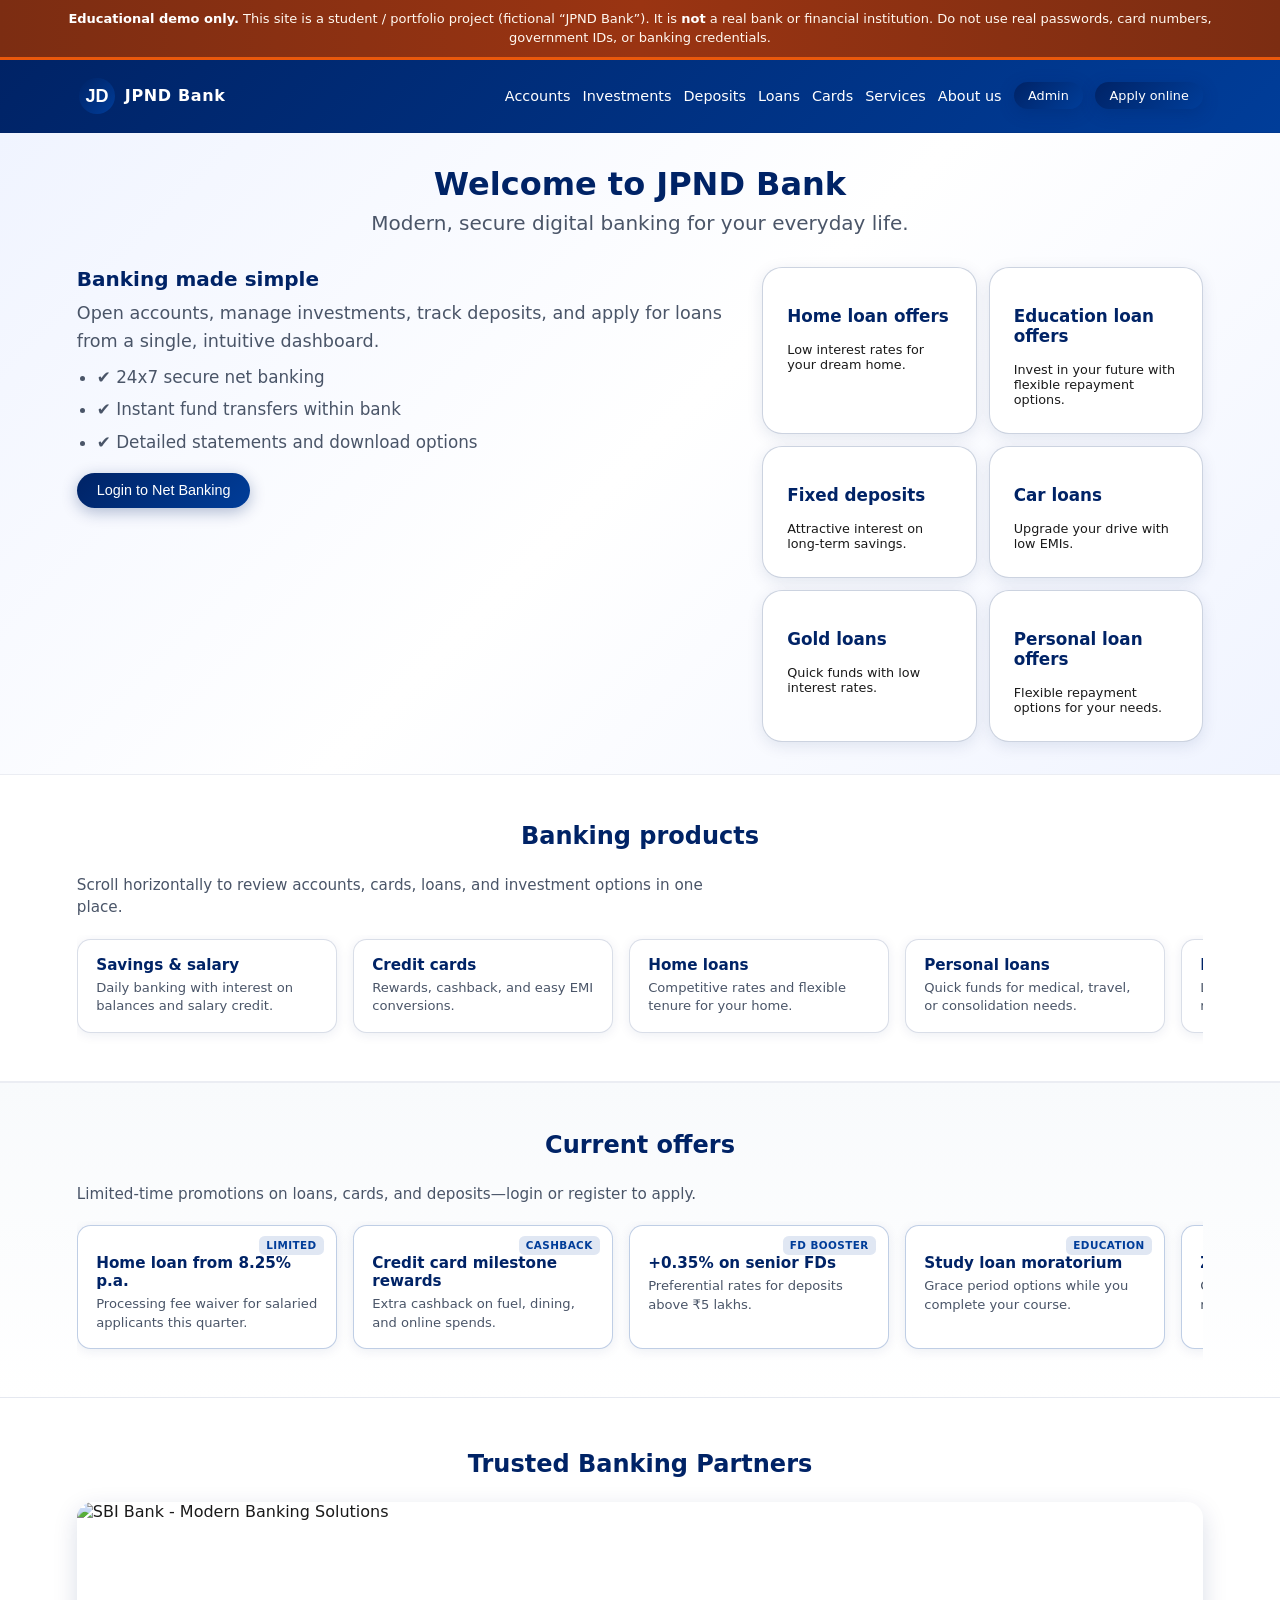
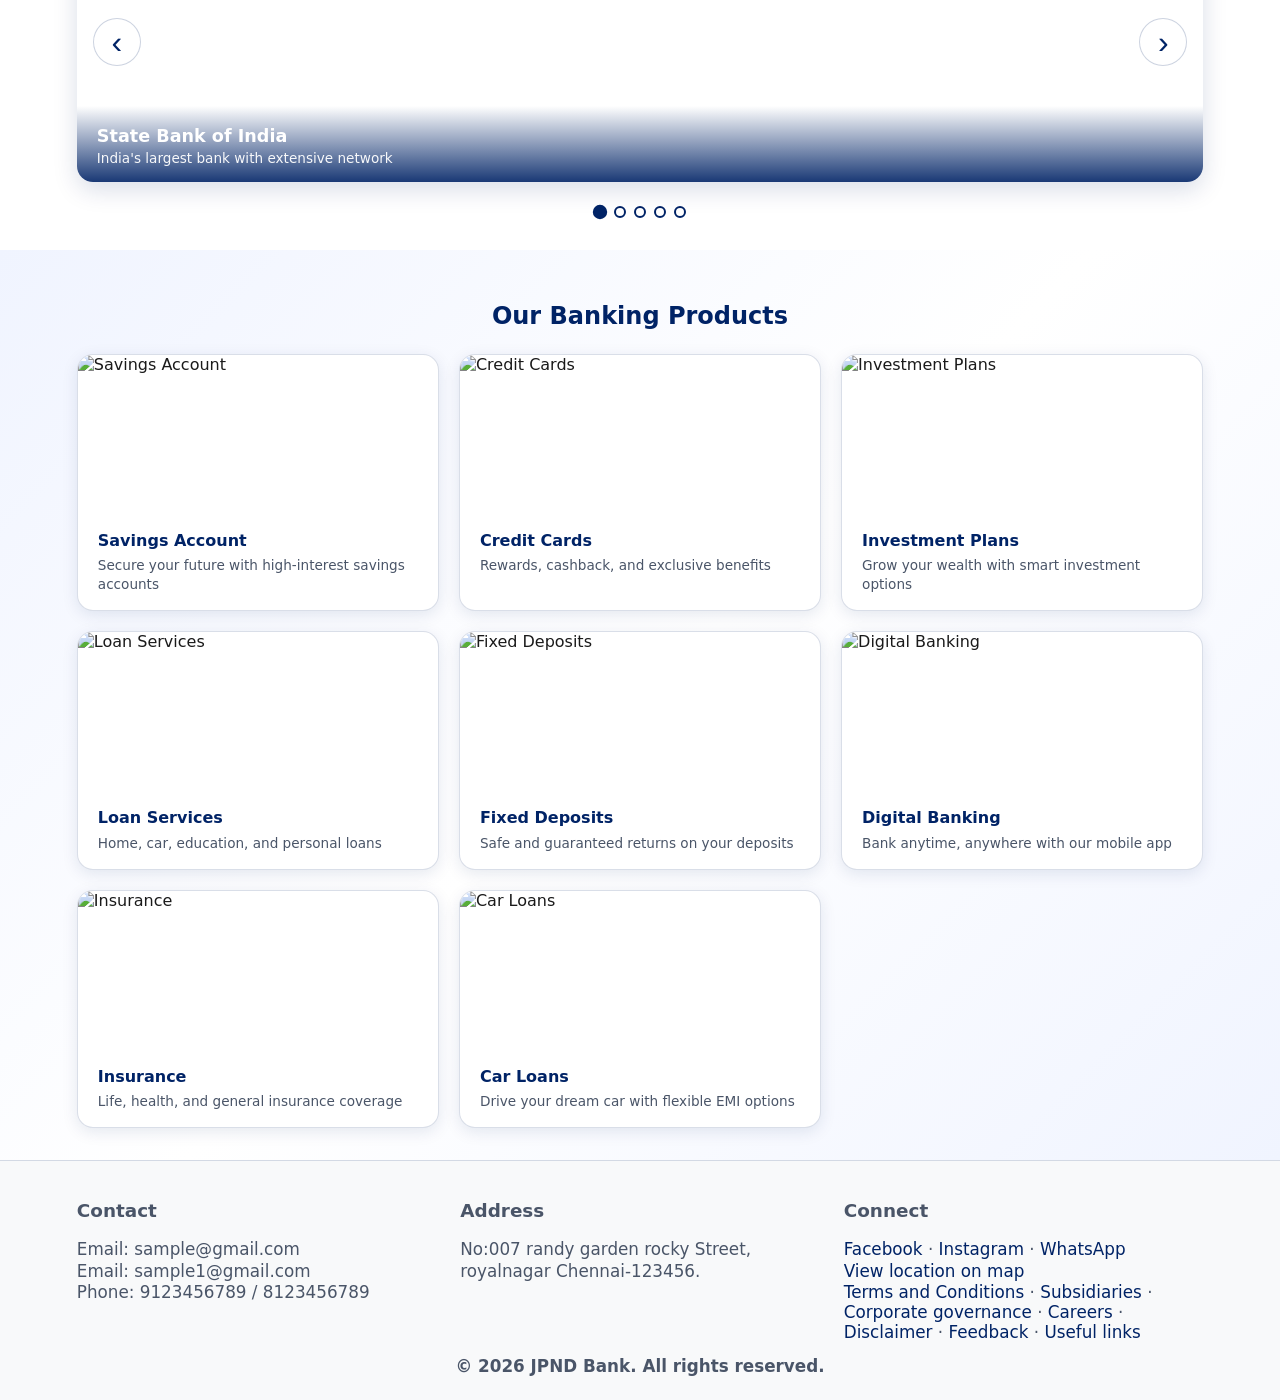
==== commit 2ded58d0: "Initial deploy" ====
--- a/index.html
+++ b/index.html
@@ -3,10 +3,15 @@
   <head>
     <meta charset="UTF-8" />
     <meta name="viewport" content="width=device-width, initial-scale=1.0" />
-    <title>JPND Bank | Login</title>
+    <meta
+      name="description"
+      content="Educational / portfolio demo only. Fictional JPND Bank—not a real financial institution. No real money or regulated services."
+    />
+    <title>Educational demo — JPND Bank | Home</title>
     <link rel="stylesheet" href="assets/css/styles.css" />
   </head>
   <body class="theme-light">
+    <script src="assets/js/demo-banner.js"></script>
     <div class="app-shell">
       <header class="app-header app-header-auth">
         <div class="logo">
--- a/assets/css/styles.css
+++ b/assets/css/styles.css
@@ -18,6 +18,28 @@
 body.theme-light {
   background: linear-gradient(135deg, #f0f4ff 0%, #ffffff 50%, #f0f4ff 100%);
   min-height: 100vh;
+}
+
+/* Educational-demo notice (transparency for users & platform reviewers) */
+.demo-site-banner {
+  background: linear-gradient(90deg, #7c2d12 0%, #9a3412 50%, #7c2d12 100%);
+  color: #fff8f0;
+  padding: 0.55rem 1rem;
+  border-bottom: 3px solid #ea580c;
+  box-shadow: 0 2px 8px rgba(0, 0, 0, 0.15);
+}
+
+.demo-site-banner__inner {
+  margin: 0 auto;
+  max-width: 72rem;
+  font-size: 0.8125rem;
+  line-height: 1.5;
+  text-align: center;
+}
+
+.demo-site-banner strong {
+  font-weight: 700;
+  color: #ffffff;
 }
 
 a {
@@ -1364,23 +1386,3 @@
   margin-top: 0.6rem;
 }
 
-/* KYC liveness (webcam + blink) */
-.kyc-live-block {
-  padding: 1rem 1.25rem;
-  border-radius: 12px;
-  border: 1px solid rgba(0, 35, 102, 0.12);
-  background: rgba(255, 255, 255, 0.7);
-}
-
-.kyc-video {
-  display: block;
-  width: 100%;
-  max-width: 480px;
-  max-height: 360px;
-  border-radius: 10px;
-  background: #0a0a12;
-  object-fit: cover;
-}
-
-
-
